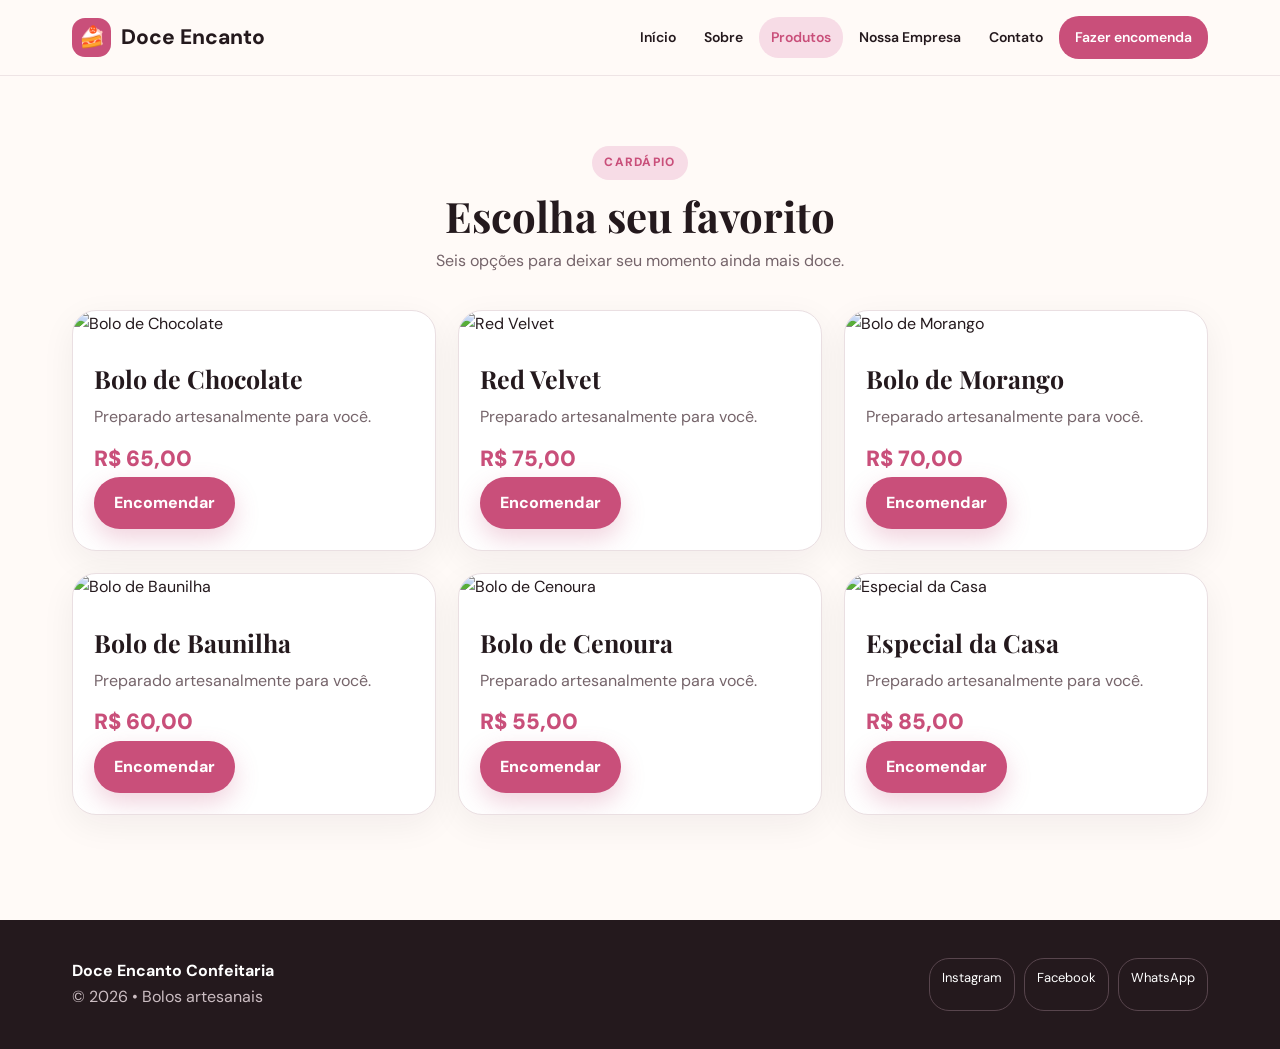
==== produtos.html @ 78dcd7a5 "Add files via upload" ====
<!doctype html><html lang="pt-BR"><head>
<meta charset="utf-8"><meta name="viewport" content="width=device-width,initial-scale=1">
<title>Bolos e preços | Doce Encanto</title><meta name="description" content="Confira o cardápio da Doce Encanto com 6 opções de bolos e preços."><meta name="robots" content="index,follow">
<link rel="canonical" href="https://www.seusite.com.br/produtos.html"><meta property="og:title" content="Bolos e preços | Doce Encanto"><meta property="og:description" content="Confira o cardápio da Doce Encanto com 6 opções de bolos e preços.">
<meta property="og:type" content="website"><link rel="stylesheet" href="style.css">
</head><body><header><div class="nav"><a class="brand" href="index.html"><span class="brand-mark">🍰</span>Doce Encanto</a><nav><a class="" href="index.html">Início</a><a class="" href="sobre.html">Sobre</a><a class="active" href="produtos.html">Produtos</a><a class="" href="empresa.html">Nossa Empresa</a><a class="" href="contato.html">Contato</a><a class="nav-cta" href="contato.html">Fazer encomenda</a></nav></div></header><main class="section"><div class="section-head"><span class="eyebrow">Cardápio</span><h2 style="margin-top:12px">Escolha seu favorito</h2><p>Seis opções para deixar seu momento ainda mais doce.</p></div><div class="cards"><article class="card"><img src="https://images.unsplash.com/photo-1578985545062-69928b1d9587?auto=format&fit=crop&w=1400&q=90" alt="Bolo de Chocolate"><div class="card-body"><h3>Bolo de Chocolate</h3><p>Preparado artesanalmente para você.</p><div class="price">R$ 65,00</div><a class="btn primary" href="contato.html">Encomendar</a></div></article><article class="card"><img src="https://images.unsplash.com/photo-1551024506-0bccd828d307?auto=format&fit=crop&w=1000&q=90" alt="Red Velvet"><div class="card-body"><h3>Red Velvet</h3><p>Preparado artesanalmente para você.</p><div class="price">R$ 75,00</div><a class="btn primary" href="contato.html">Encomendar</a></div></article><article class="card"><img src="https://images.unsplash.com/photo-1586985289688-ca3cf47d3e6?auto=format&fit=crop&w=1000&q=90" alt="Bolo de Morango"><div class="card-body"><h3>Bolo de Morango</h3><p>Preparado artesanalmente para você.</p><div class="price">R$ 70,00</div><a class="btn primary" href="contato.html">Encomendar</a></div></article><article class="card"><img src="https://images.unsplash.com/photo-1519869325930-281384150729?auto=format&fit=crop&w=1000&q=90" alt="Bolo de Baunilha"><div class="card-body"><h3>Bolo de Baunilha</h3><p>Preparado artesanalmente para você.</p><div class="price">R$ 60,00</div><a class="btn primary" href="contato.html">Encomendar</a></div></article><article class="card"><img src="https://images.unsplash.com/photo-1606890737304-57a1ca8a5b62?auto=format&fit=crop&w=1000&q=90" alt="Bolo de Cenoura"><div class="card-body"><h3>Bolo de Cenoura</h3><p>Preparado artesanalmente para você.</p><div class="price">R$ 55,00</div><a class="btn primary" href="contato.html">Encomendar</a></div></article><article class="card"><img src="https://images.unsplash.com/photo-1571115177098-24ec42ed204d?auto=format&fit=crop&w=1000&q=90" alt="Especial da Casa"><div class="card-body"><h3>Especial da Casa</h3><p>Preparado artesanalmente para você.</p><div class="price">R$ 85,00</div><a class="btn primary" href="contato.html">Encomendar</a></div></article></div></main>
<footer><div class="footer-inner"><div><strong>Doce Encanto Confeitaria</strong><p>© 2026 • Bolos artesanais</p></div><div class="social"><a href="#">Instagram</a><a href="#">Facebook</a><a href="#">WhatsApp</a></div></div></footer></body></html>
---- style.css ----
@import url('https://fonts.googleapis.com/css2?family=DM+Sans:wght@400;500;600;700&family=Playfair+Display:wght@600;700&display=swap');
:root{--bg:#fffaf7;--text:#24191d;--muted:#75646a;--pink:#c94f7a;--pink2:#f7dce6;--dark:#24191d;--white:#fff;--line:#eadfe2;--shadow:0 18px 50px rgba(36,25,29,.10)}
*{box-sizing:border-box;margin:0;padding:0}html{scroll-behavior:smooth}body{font-family:'DM Sans',Arial,sans-serif;background:var(--bg);color:var(--text);line-height:1.65}
header{position:sticky;top:0;z-index:50;background:rgba(255,250,247,.94);backdrop-filter:blur(14px);border-bottom:1px solid rgba(234,223,226,.8)}
.nav{max-width:1180px;margin:auto;padding:16px 22px;display:flex;align-items:center;justify-content:space-between;gap:20px}.brand{display:flex;align-items:center;gap:10px;text-decoration:none;color:var(--text);font-weight:800;font-size:21px}.brand-mark{width:39px;height:39px;border-radius:13px;background:var(--pink);display:grid;place-items:center;color:#fff}
nav{display:flex;gap:4px;align-items:center;flex-wrap:wrap}nav a{color:var(--text);text-decoration:none;padding:9px 12px;border-radius:20px;font-size:14px;font-weight:600}nav a:hover,nav a.active{background:var(--pink2);color:var(--pink)}
.nav-cta{background:var(--pink)!important;color:#fff!important;padding:10px 16px!important}
.hero{max-width:1180px;margin:auto;padding:72px 22px 80px;display:grid;grid-template-columns:1.02fr .98fr;gap:55px;align-items:center}.eyebrow{display:inline-flex;gap:8px;align-items:center;background:var(--pink2);color:var(--pink);padding:7px 12px;border-radius:30px;font-weight:800;font-size:12px;text-transform:uppercase;letter-spacing:1.3px}
h1,h2,h3{font-family:'Playfair Display',Georgia,serif}.hero h1{font-size:clamp(46px,6vw,78px);line-height:1.02;margin:18px 0}.hero p{font-size:19px;color:var(--muted);max-width:620px}.actions{display:flex;gap:12px;flex-wrap:wrap;margin-top:28px}.btn{display:inline-flex;align-items:center;justify-content:center;text-decoration:none;border-radius:30px;padding:13px 20px;font-weight:800}.primary{background:var(--pink);color:#fff;box-shadow:0 10px 25px rgba(201,79,122,.25)}.secondary{border:1px solid var(--line);color:var(--text);background:#fff}
.hero-photo{height:520px;width:100%;object-fit:cover;border-radius:34px;box-shadow:var(--shadow)}
.section{max-width:1180px;margin:auto;padding:70px 22px}.section-head{text-align:center;max-width:720px;margin:0 auto 35px}.section-head h2{font-size:42px;line-height:1.15}.section-head p{color:var(--muted);margin-top:8px}.cards{display:grid;grid-template-columns:repeat(3,1fr);gap:22px}.card{background:#fff;border:1px solid var(--line);border-radius:24px;overflow:hidden;box-shadow:0 10px 35px rgba(36,25,29,.06)}.card img{width:100%;height:235px;object-fit:cover}.card-body{padding:21px}.card-body h3{font-size:25px}.card-body p{color:var(--muted);margin-top:5px}.price{font-weight:900;color:var(--pink);font-size:22px;margin-top:10px}
.split{display:grid;grid-template-columns:1fr 1fr;gap:38px;align-items:center}.split img{width:100%;height:440px;object-fit:cover;border-radius:28px}.panel{background:#fff;border:1px solid var(--line);padding:34px;border-radius:28px;box-shadow:var(--shadow)}.panel h2{font-size:38px}.panel p{color:var(--muted);margin-top:12px}.checks{list-style:none;margin-top:20px;display:grid;gap:10px}.checks li:before{content:'✓';display:inline-grid;place-items:center;width:24px;height:24px;border-radius:50%;background:var(--pink2);color:var(--pink);font-weight:900;margin-right:9px}
.contact-grid{display:grid;grid-template-columns:.8fr 1.2fr;gap:25px}.contact-info{background:var(--dark);color:#fff;border-radius:28px;padding:35px}.contact-info p{color:#e6d9dd;margin-top:10px}.contact-info a{color:#fff}.form{display:grid;gap:14px}.form label{font-weight:700;font-size:14px}.form input,.form textarea,.form select{width:100%;margin-top:6px;padding:14px 15px;border:1px solid var(--line);border-radius:13px;background:#fff;font:inherit;color:var(--text)}.form textarea{min-height:145px;resize:vertical}
footer{background:var(--dark);color:#fff;margin-top:35px}.footer-inner{max-width:1180px;margin:auto;padding:38px 22px;display:flex;justify-content:space-between;gap:25px;flex-wrap:wrap}.footer-inner p{color:#cbbdc2}.social{display:flex;gap:9px}.social a{color:#fff;text-decoration:none;border:1px solid #58454d;padding:8px 12px;border-radius:20px;font-size:13px}
@media(max-width:800px){nav a:not(.nav-cta){display:none}.hero,.split,.contact-grid{grid-template-columns:1fr}.hero{padding-top:45px}.hero-photo{height:350px}.cards{grid-template-columns:1fr}.section{padding:50px 20px}.hero h1{font-size:50px}.section-head h2{font-size:34px}.split img{height:320px}}
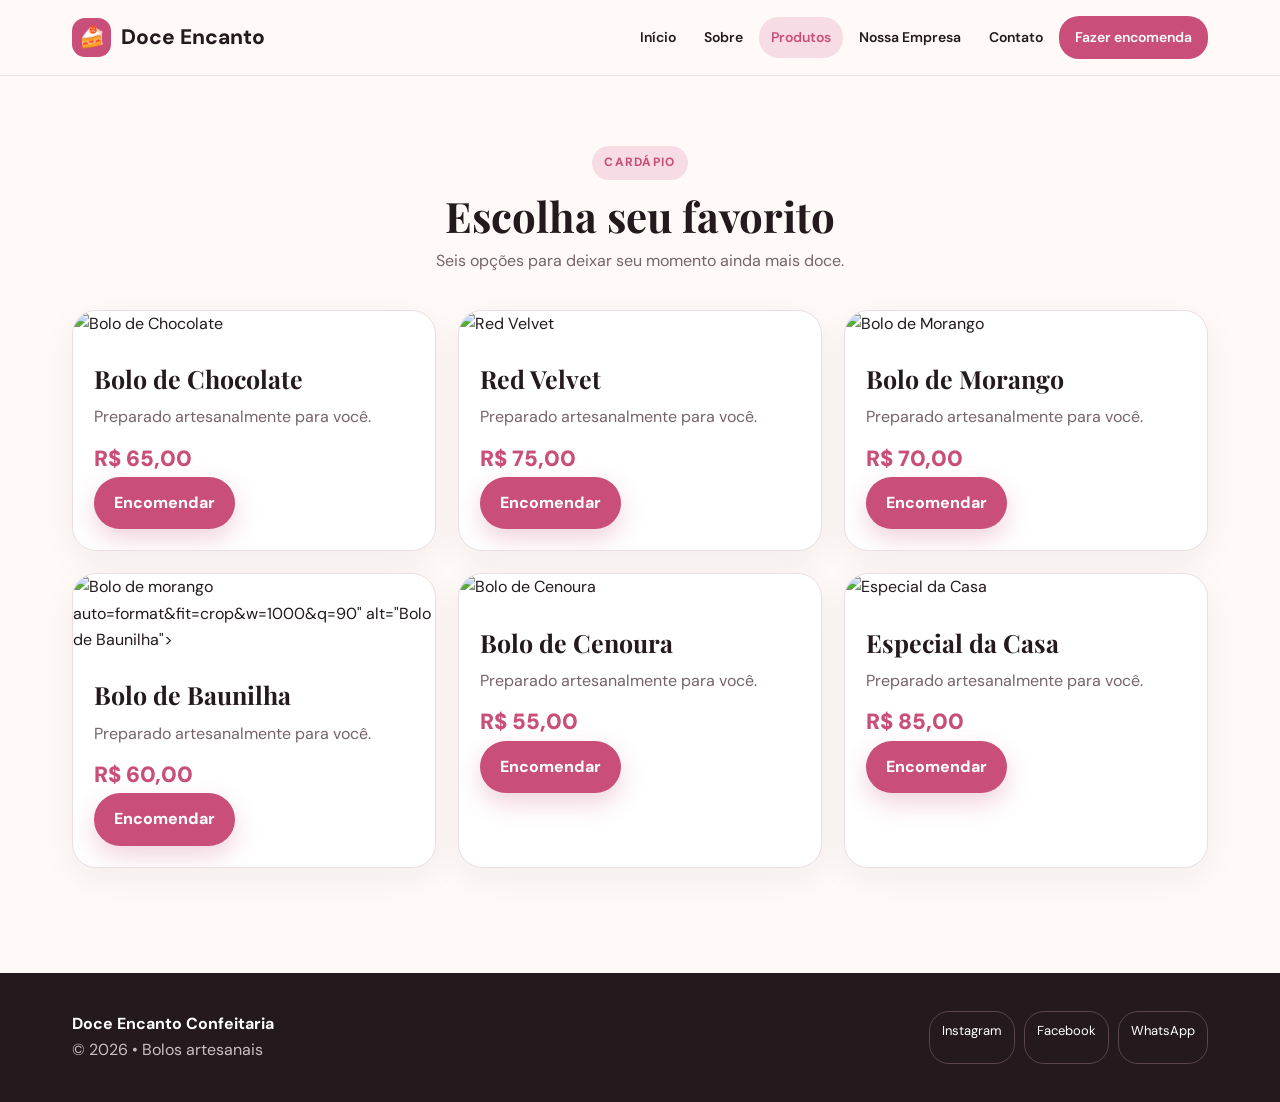
==== commit 80ec8c2a: "Update produtos.html" ====
--- a/produtos.html
+++ b/produtos.html
@@ -3,5 +3,5 @@
 <title>Bolos e preços | Doce Encanto</title><meta name="description" content="Confira o cardápio da Doce Encanto com 6 opções de bolos e preços."><meta name="robots" content="index,follow">
 <link rel="canonical" href="https://www.seusite.com.br/produtos.html"><meta property="og:title" content="Bolos e preços | Doce Encanto"><meta property="og:description" content="Confira o cardápio da Doce Encanto com 6 opções de bolos e preços.">
 <meta property="og:type" content="website"><link rel="stylesheet" href="style.css">
-</head><body><header><div class="nav"><a class="brand" href="index.html"><span class="brand-mark">🍰</span>Doce Encanto</a><nav><a class="" href="index.html">Início</a><a class="" href="sobre.html">Sobre</a><a class="active" href="produtos.html">Produtos</a><a class="" href="empresa.html">Nossa Empresa</a><a class="" href="contato.html">Contato</a><a class="nav-cta" href="contato.html">Fazer encomenda</a></nav></div></header><main class="section"><div class="section-head"><span class="eyebrow">Cardápio</span><h2 style="margin-top:12px">Escolha seu favorito</h2><p>Seis opções para deixar seu momento ainda mais doce.</p></div><div class="cards"><article class="card"><img src="https://images.unsplash.com/photo-1578985545062-69928b1d9587?auto=format&fit=crop&w=1400&q=90" alt="Bolo de Chocolate"><div class="card-body"><h3>Bolo de Chocolate</h3><p>Preparado artesanalmente para você.</p><div class="price">R$ 65,00</div><a class="btn primary" href="contato.html">Encomendar</a></div></article><article class="card"><img src="https://images.unsplash.com/photo-1551024506-0bccd828d307?auto=format&fit=crop&w=1000&q=90" alt="Red Velvet"><div class="card-body"><h3>Red Velvet</h3><p>Preparado artesanalmente para você.</p><div class="price">R$ 75,00</div><a class="btn primary" href="contato.html">Encomendar</a></div></article><article class="card"><img src="https://images.unsplash.com/photo-1586985289688-ca3cf47d3e6?auto=format&fit=crop&w=1000&q=90" alt="Bolo de Morango"><div class="card-body"><h3>Bolo de Morango</h3><p>Preparado artesanalmente para você.</p><div class="price">R$ 70,00</div><a class="btn primary" href="contato.html">Encomendar</a></div></article><article class="card"><img src="https://images.unsplash.com/photo-1519869325930-281384150729?auto=format&fit=crop&w=1000&q=90" alt="Bolo de Baunilha"><div class="card-body"><h3>Bolo de Baunilha</h3><p>Preparado artesanalmente para você.</p><div class="price">R$ 60,00</div><a class="btn primary" href="contato.html">Encomendar</a></div></article><article class="card"><img src="https://images.unsplash.com/photo-1606890737304-57a1ca8a5b62?auto=format&fit=crop&w=1000&q=90" alt="Bolo de Cenoura"><div class="card-body"><h3>Bolo de Cenoura</h3><p>Preparado artesanalmente para você.</p><div class="price">R$ 55,00</div><a class="btn primary" href="contato.html">Encomendar</a></div></article><article class="card"><img src="https://images.unsplash.com/photo-1571115177098-24ec42ed204d?auto=format&fit=crop&w=1000&q=90" alt="Especial da Casa"><div class="card-body"><h3>Especial da Casa</h3><p>Preparado artesanalmente para você.</p><div class="price">R$ 85,00</div><a class="btn primary" href="contato.html">Encomendar</a></div></article></div></main>
-<footer><div class="footer-inner"><div><strong>Doce Encanto Confeitaria</strong><p>© 2026 • Bolos artesanais</p></div><div class="social"><a href="#">Instagram</a><a href="#">Facebook</a><a href="#">WhatsApp</a></div></div></footer></body></html>+</head><body><header><div class="nav"><a class="brand" href="index.html"><span class="brand-mark">🍰</span>Doce Encanto</a><nav><a class="" href="index.html">Início</a><a class="" href="sobre.html">Sobre</a><a class="active" href="produtos.html">Produtos</a><a class="" href="empresa.html">Nossa Empresa</a><a class="" href="contato.html">Contato</a><a class="nav-cta" href="contato.html">Fazer encomenda</a></nav></div></header><main class="section"><div class="section-head"><span class="eyebrow">Cardápio</span><h2 style="margin-top:12px">Escolha seu favorito</h2><p>Seis opções para deixar seu momento ainda mais doce.</p></div><div class="cards"><article class="card"><img src="https://images.unsplash.com/photo-1578985545062-69928b1d9587?auto=format&fit=crop&w=1400&q=90" alt="Bolo de Chocolate"><div class="card-body"><h3>Bolo de Chocolate</h3><p>Preparado artesanalmente para você.</p><div class="price">R$ 65,00</div><a class="btn primary" href="contato.html">Encomendar</a></div></article><article class="card"><img src="https://images.unsplash.com/photo-1551024506-0bccd828d307?auto=format&fit=crop&w=1000&q=90" alt="Red Velvet"><div class="card-body"><h3>Red Velvet</h3><p>Preparado artesanalmente para você.</p><div class="price">R$ 75,00</div><a class="btn primary" href="contato.html">Encomendar</a></div></article><article class="card"><img src="https://images.unsplash.com/photo-1586985289688-ca3cf47d3e6?auto=format&fit=crop&w=1000&q=90" alt="Bolo de Morango"><div class="card-body"><h3>Bolo de Morango</h3><p>Preparado artesanalmente para você.</p><div class="price">R$ 70,00</div><a class="btn primary" href="contato.html">Encomendar</a></div></article><article class="card"><img src=<img src="images.jpeg" alt="Bolo de morango">    auto=format&fit=crop&w=1000&q=90" alt="Bolo de Baunilha"><div class="card-body"><h3>Bolo de Baunilha</h3><p>Preparado artesanalmente para você.</p><div class="price">R$ 60,00</div><a class="btn primary" href="contato.html">Encomendar</a></div></article><article class="card"><img src="https://images.unsplash.com/photo-1606890737304-57a1ca8a5b62?auto=format&fit=crop&w=1000&q=90" alt="Bolo de Cenoura"><div class="card-body"><h3>Bolo de Cenoura</h3><p>Preparado artesanalmente para você.</p><div class="price">R$ 55,00</div><a class="btn primary" href="contato.html">Encomendar</a></div></article><article class="card"><img src="https://images.unsplash.com/photo-1571115177098-24ec42ed204d?auto=format&fit=crop&w=1000&q=90" alt="Especial da Casa"><div class="card-body"><h3>Especial da Casa</h3><p>Preparado artesanalmente para você.</p><div class="price">R$ 85,00</div><a class="btn primary" href="contato.html">Encomendar</a></div></article></div></main>
+<footer><div class="footer-inner"><div><strong>Doce Encanto Confeitaria</strong><p>© 2026 • Bolos artesanais</p></div><div class="social"><a href="#">Instagram</a><a href="#">Facebook</a><a href="#">WhatsApp</a></div></div></footer></body></html>
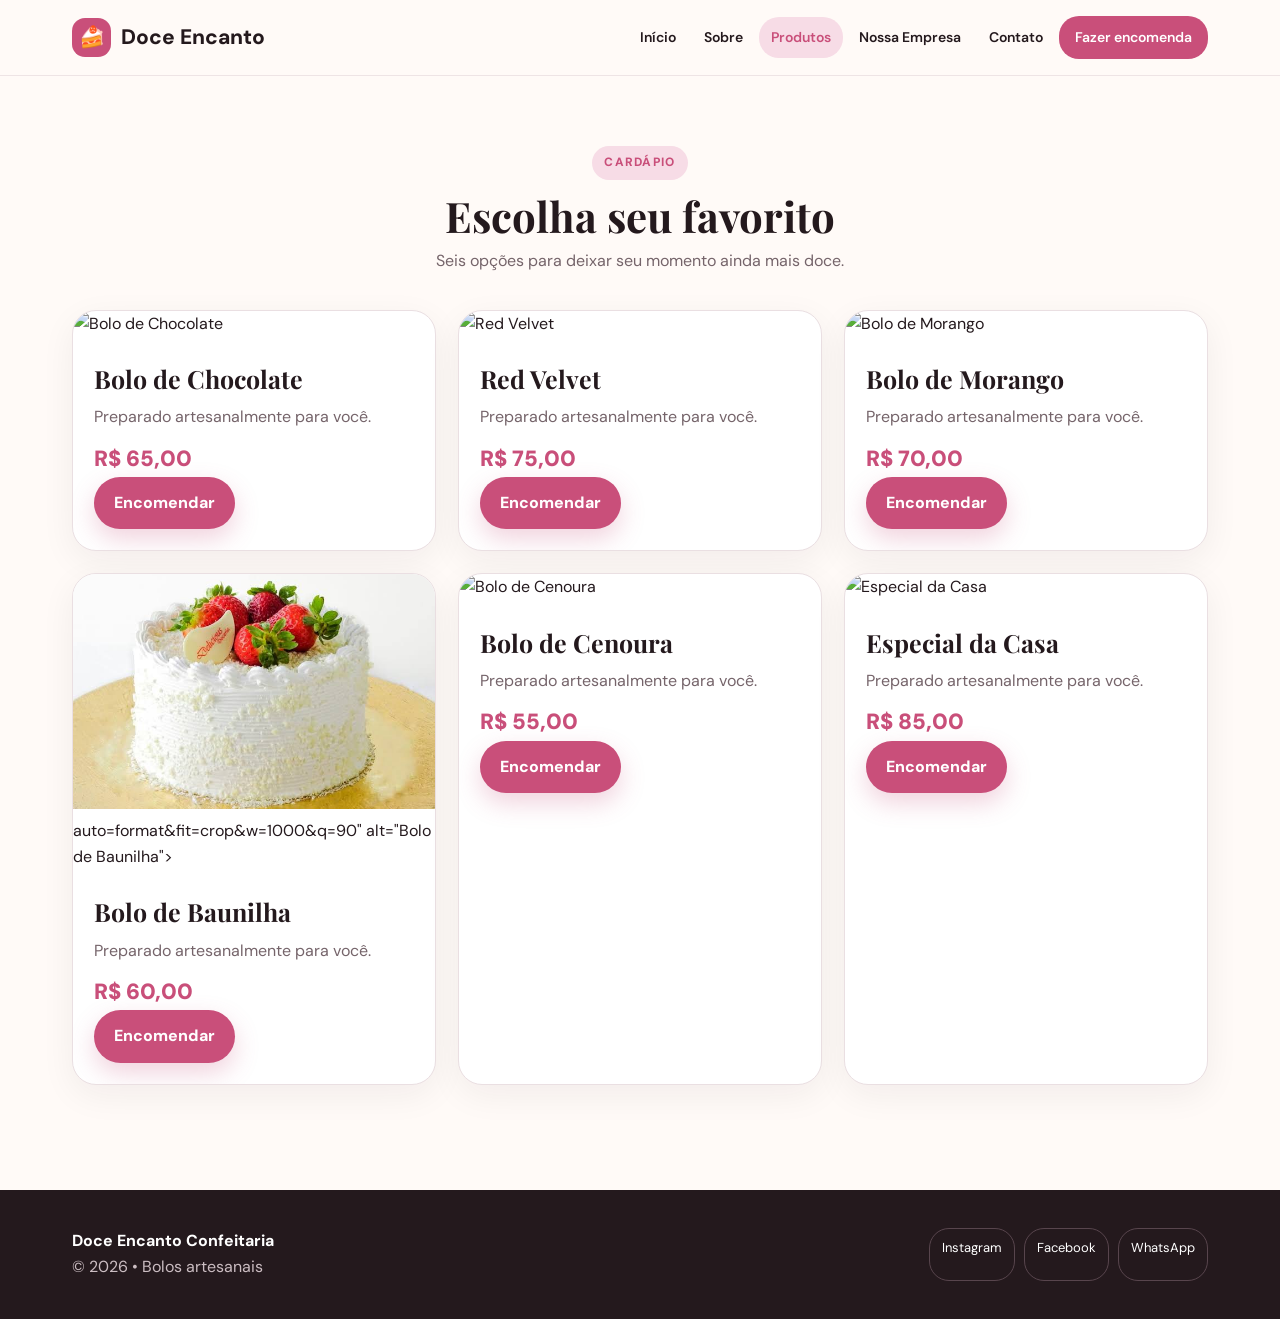
==== commit 1d1767fa: "Update produtos.html" ====
--- a/produtos.html
+++ b/produtos.html
@@ -3,5 +3,5 @@
 <title>Bolos e preços | Doce Encanto</title><meta name="description" content="Confira o cardápio da Doce Encanto com 6 opções de bolos e preços."><meta name="robots" content="index,follow">
 <link rel="canonical" href="https://www.seusite.com.br/produtos.html"><meta property="og:title" content="Bolos e preços | Doce Encanto"><meta property="og:description" content="Confira o cardápio da Doce Encanto com 6 opções de bolos e preços.">
 <meta property="og:type" content="website"><link rel="stylesheet" href="style.css">
-</head><body><header><div class="nav"><a class="brand" href="index.html"><span class="brand-mark">🍰</span>Doce Encanto</a><nav><a class="" href="index.html">Início</a><a class="" href="sobre.html">Sobre</a><a class="active" href="produtos.html">Produtos</a><a class="" href="empresa.html">Nossa Empresa</a><a class="" href="contato.html">Contato</a><a class="nav-cta" href="contato.html">Fazer encomenda</a></nav></div></header><main class="section"><div class="section-head"><span class="eyebrow">Cardápio</span><h2 style="margin-top:12px">Escolha seu favorito</h2><p>Seis opções para deixar seu momento ainda mais doce.</p></div><div class="cards"><article class="card"><img src="https://images.unsplash.com/photo-1578985545062-69928b1d9587?auto=format&fit=crop&w=1400&q=90" alt="Bolo de Chocolate"><div class="card-body"><h3>Bolo de Chocolate</h3><p>Preparado artesanalmente para você.</p><div class="price">R$ 65,00</div><a class="btn primary" href="contato.html">Encomendar</a></div></article><article class="card"><img src="https://images.unsplash.com/photo-1551024506-0bccd828d307?auto=format&fit=crop&w=1000&q=90" alt="Red Velvet"><div class="card-body"><h3>Red Velvet</h3><p>Preparado artesanalmente para você.</p><div class="price">R$ 75,00</div><a class="btn primary" href="contato.html">Encomendar</a></div></article><article class="card"><img src="https://images.unsplash.com/photo-1586985289688-ca3cf47d3e6?auto=format&fit=crop&w=1000&q=90" alt="Bolo de Morango"><div class="card-body"><h3>Bolo de Morango</h3><p>Preparado artesanalmente para você.</p><div class="price">R$ 70,00</div><a class="btn primary" href="contato.html">Encomendar</a></div></article><article class="card"><img src=<img src="images.jpeg" alt="Bolo de morango">    auto=format&fit=crop&w=1000&q=90" alt="Bolo de Baunilha"><div class="card-body"><h3>Bolo de Baunilha</h3><p>Preparado artesanalmente para você.</p><div class="price">R$ 60,00</div><a class="btn primary" href="contato.html">Encomendar</a></div></article><article class="card"><img src="https://images.unsplash.com/photo-1606890737304-57a1ca8a5b62?auto=format&fit=crop&w=1000&q=90" alt="Bolo de Cenoura"><div class="card-body"><h3>Bolo de Cenoura</h3><p>Preparado artesanalmente para você.</p><div class="price">R$ 55,00</div><a class="btn primary" href="contato.html">Encomendar</a></div></article><article class="card"><img src="https://images.unsplash.com/photo-1571115177098-24ec42ed204d?auto=format&fit=crop&w=1000&q=90" alt="Especial da Casa"><div class="card-body"><h3>Especial da Casa</h3><p>Preparado artesanalmente para você.</p><div class="price">R$ 85,00</div><a class="btn primary" href="contato.html">Encomendar</a></div></article></div></main>
+</head><body><header><div class="nav"><a class="brand" href="index.html"><span class="brand-mark">🍰</span>Doce Encanto</a><nav><a class="" href="index.html">Início</a><a class="" href="sobre.html">Sobre</a><a class="active" href="produtos.html">Produtos</a><a class="" href="empresa.html">Nossa Empresa</a><a class="" href="contato.html">Contato</a><a class="nav-cta" href="contato.html">Fazer encomenda</a></nav></div></header><main class="section"><div class="section-head"><span class="eyebrow">Cardápio</span><h2 style="margin-top:12px">Escolha seu favorito</h2><p>Seis opções para deixar seu momento ainda mais doce.</p></div><div class="cards"><article class="card"><img src="https://images.unsplash.com/photo-1578985545062-69928b1d9587?auto=format&fit=crop&w=1400&q=90" alt="Bolo de Chocolate"><div class="card-body"><h3>Bolo de Chocolate</h3><p>Preparado artesanalmente para você.</p><div class="price">R$ 65,00</div><a class="btn primary" href="contato.html">Encomendar</a></div></article><article class="card"><img src="https://images.unsplash.com/photo-1551024506-0bccd828d307?auto=format&fit=crop&w=1000&q=90" alt="Red Velvet"><div class="card-body"><h3>Red Velvet</h3><p>Preparado artesanalmente para você.</p><div class="price">R$ 75,00</div><a class="btn primary" href="contato.html">Encomendar</a></div></article><article class="card"><img src="https://images.unsplash.com/photo-1586985289688-ca3cf47d3e6?auto=format&fit=crop&w=1000&q=90" alt="Bolo de Morango"><div class="card-body"><h3>Bolo de Morango</h3><p>Preparado artesanalmente para você.</p><div class="price">R$ 70,00</div><a class="btn primary" href="contato.html">Encomendar</a></div></article><article class="card"><img src="images.jpeg" alt="Bolo de morango">    auto=format&fit=crop&w=1000&q=90" alt="Bolo de Baunilha"><div class="card-body"><h3>Bolo de Baunilha</h3><p>Preparado artesanalmente para você.</p><div class="price">R$ 60,00</div><a class="btn primary" href="contato.html">Encomendar</a></div></article><article class="card"><img src="https://images.unsplash.com/photo-1606890737304-57a1ca8a5b62?auto=format&fit=crop&w=1000&q=90" alt="Bolo de Cenoura"><div class="card-body"><h3>Bolo de Cenoura</h3><p>Preparado artesanalmente para você.</p><div class="price">R$ 55,00</div><a class="btn primary" href="contato.html">Encomendar</a></div></article><article class="card"><img src="https://images.unsplash.com/photo-1571115177098-24ec42ed204d?auto=format&fit=crop&w=1000&q=90" alt="Especial da Casa"><div class="card-body"><h3>Especial da Casa</h3><p>Preparado artesanalmente para você.</p><div class="price">R$ 85,00</div><a class="btn primary" href="contato.html">Encomendar</a></div></article></div></main>
 <footer><div class="footer-inner"><div><strong>Doce Encanto Confeitaria</strong><p>© 2026 • Bolos artesanais</p></div><div class="social"><a href="#">Instagram</a><a href="#">Facebook</a><a href="#">WhatsApp</a></div></div></footer></body></html>
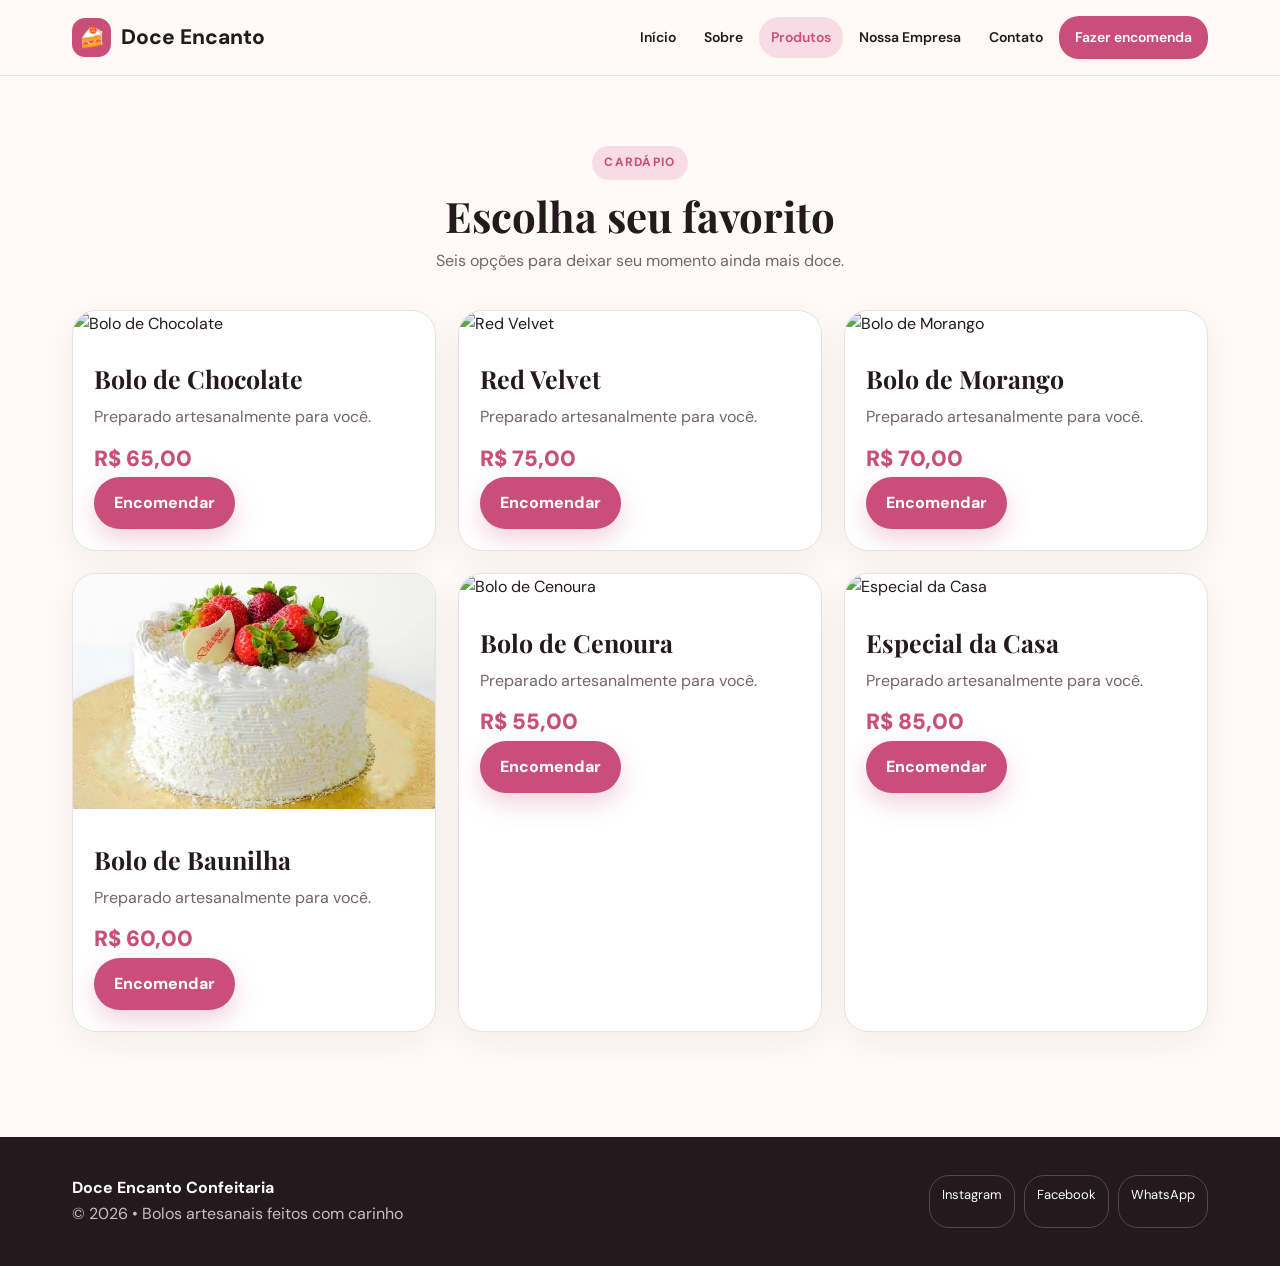
==== commit b4d453a3: "Update produtos.html" ====
--- a/produtos.html
+++ b/produtos.html
@@ -1,7 +1,141 @@
-<!doctype html><html lang="pt-BR"><head>
-<meta charset="utf-8"><meta name="viewport" content="width=device-width,initial-scale=1">
-<title>Bolos e preços | Doce Encanto</title><meta name="description" content="Confira o cardápio da Doce Encanto com 6 opções de bolos e preços."><meta name="robots" content="index,follow">
-<link rel="canonical" href="https://www.seusite.com.br/produtos.html"><meta property="og:title" content="Bolos e preços | Doce Encanto"><meta property="og:description" content="Confira o cardápio da Doce Encanto com 6 opções de bolos e preços.">
-<meta property="og:type" content="website"><link rel="stylesheet" href="style.css">
-</head><body><header><div class="nav"><a class="brand" href="index.html"><span class="brand-mark">🍰</span>Doce Encanto</a><nav><a class="" href="index.html">Início</a><a class="" href="sobre.html">Sobre</a><a class="active" href="produtos.html">Produtos</a><a class="" href="empresa.html">Nossa Empresa</a><a class="" href="contato.html">Contato</a><a class="nav-cta" href="contato.html">Fazer encomenda</a></nav></div></header><main class="section"><div class="section-head"><span class="eyebrow">Cardápio</span><h2 style="margin-top:12px">Escolha seu favorito</h2><p>Seis opções para deixar seu momento ainda mais doce.</p></div><div class="cards"><article class="card"><img src="https://images.unsplash.com/photo-1578985545062-69928b1d9587?auto=format&fit=crop&w=1400&q=90" alt="Bolo de Chocolate"><div class="card-body"><h3>Bolo de Chocolate</h3><p>Preparado artesanalmente para você.</p><div class="price">R$ 65,00</div><a class="btn primary" href="contato.html">Encomendar</a></div></article><article class="card"><img src="https://images.unsplash.com/photo-1551024506-0bccd828d307?auto=format&fit=crop&w=1000&q=90" alt="Red Velvet"><div class="card-body"><h3>Red Velvet</h3><p>Preparado artesanalmente para você.</p><div class="price">R$ 75,00</div><a class="btn primary" href="contato.html">Encomendar</a></div></article><article class="card"><img src="https://images.unsplash.com/photo-1586985289688-ca3cf47d3e6?auto=format&fit=crop&w=1000&q=90" alt="Bolo de Morango"><div class="card-body"><h3>Bolo de Morango</h3><p>Preparado artesanalmente para você.</p><div class="price">R$ 70,00</div><a class="btn primary" href="contato.html">Encomendar</a></div></article><article class="card"><img src="images.jpeg" alt="Bolo de morango">    auto=format&fit=crop&w=1000&q=90" alt="Bolo de Baunilha"><div class="card-body"><h3>Bolo de Baunilha</h3><p>Preparado artesanalmente para você.</p><div class="price">R$ 60,00</div><a class="btn primary" href="contato.html">Encomendar</a></div></article><article class="card"><img src="https://images.unsplash.com/photo-1606890737304-57a1ca8a5b62?auto=format&fit=crop&w=1000&q=90" alt="Bolo de Cenoura"><div class="card-body"><h3>Bolo de Cenoura</h3><p>Preparado artesanalmente para você.</p><div class="price">R$ 55,00</div><a class="btn primary" href="contato.html">Encomendar</a></div></article><article class="card"><img src="https://images.unsplash.com/photo-1571115177098-24ec42ed204d?auto=format&fit=crop&w=1000&q=90" alt="Especial da Casa"><div class="card-body"><h3>Especial da Casa</h3><p>Preparado artesanalmente para você.</p><div class="price">R$ 85,00</div><a class="btn primary" href="contato.html">Encomendar</a></div></article></div></main>
-<footer><div class="footer-inner"><div><strong>Doce Encanto Confeitaria</strong><p>© 2026 • Bolos artesanais</p></div><div class="social"><a href="#">Instagram</a><a href="#">Facebook</a><a href="#">WhatsApp</a></div></div></footer></body></html>
+<!doctype html>
+<html lang="pt-BR">
+<head>
+  <meta charset="utf-8">
+  <meta name="viewport" content="width=device-width,initial-scale=1">
+
+  <title>Bolos e preços | Doce Encanto</title>
+  <meta name="description" content="Confira o cardápio da Doce Encanto com 6 opções de bolos e preços.">
+  <meta name="robots" content="index,follow">
+
+  <link rel="canonical" href="https://www.seusite.com.br/produtos.html">
+  <meta property="og:title" content="Bolos e preços | Doce Encanto">
+  <meta property="og:description" content="Confira o cardápio da Doce Encanto com 6 opções de bolos e preços.">
+  <meta property="og:type" content="website">
+
+  <link rel="stylesheet" href="style.css">
+</head>
+
+<body>
+
+<header>
+  <div class="nav">
+    <a class="brand" href="index.html">
+      <span class="brand-mark">🍰</span>Doce Encanto
+    </a>
+
+    <nav>
+      <a href="index.html">Início</a>
+      <a href="sobre.html">Sobre</a>
+      <a class="active" href="produtos.html">Produtos</a>
+      <a href="empresa.html">Nossa Empresa</a>
+      <a href="contato.html">Contato</a>
+      <a class="nav-cta" href="contato.html">Fazer encomenda</a>
+    </nav>
+  </div>
+</header>
+
+<main class="section">
+
+  <div class="section-head">
+    <span class="eyebrow">Cardápio</span>
+    <h2 style="margin-top:12px">Escolha seu favorito</h2>
+    <p>Seis opções para deixar seu momento ainda mais doce.</p>
+  </div>
+
+  <div class="cards">
+
+    <!-- BOLO 1 -->
+    <article class="card">
+      <img src="https://images.unsplash.com/photo-1578985545062-69928b1d9587?auto=format&fit=crop&w=1400&q=90" alt="Bolo de Chocolate">
+
+      <div class="card-body">
+        <h3>Bolo de Chocolate</h3>
+        <p>Preparado artesanalmente para você.</p>
+        <div class="price">R$ 65,00</div>
+        <a class="btn primary" href="contato.html">Encomendar</a>
+      </div>
+    </article>
+
+    <!-- BOLO 2 -->
+    <article class="card">
+      <img src="https://images.unsplash.com/photo-1551024506-0bccd828d307?auto=format&fit=crop&w=1000&q=90" alt="Red Velvet">
+
+      <div class="card-body">
+        <h3>Red Velvet</h3>
+        <p>Preparado artesanalmente para você.</p>
+        <div class="price">R$ 75,00</div>
+        <a class="btn primary" href="contato.html">Encomendar</a>
+      </div>
+    </article>
+
+    <!-- BOLO 3 -->
+    <article class="card">
+      <img src="https://images.unsplash.com/photo-1586985289688-ca3cf47d3e6?auto=format&fit=crop&w=1000&q=90" alt="Bolo de Morango">
+
+      <div class="card-body">
+        <h3>Bolo de Morango</h3>
+        <p>Preparado artesanalmente para você.</p>
+        <div class="price">R$ 70,00</div>
+        <a class="btn primary" href="contato.html">Encomendar</a>
+      </div>
+    </article>
+
+    <!-- BOLO 4 - SUA FOTO -->
+    <article class="card">
+      <img src="images.jpeg" alt="Bolo de Baunilha">
+
+      <div class="card-body">
+        <h3>Bolo de Baunilha</h3>
+        <p>Preparado artesanalmente para você.</p>
+        <div class="price">R$ 60,00</div>
+        <a class="btn primary" href="contato.html">Encomendar</a>
+      </div>
+    </article>
+
+    <!-- BOLO 5 -->
+    <article class="card">
+      <img src="https://images.unsplash.com/photo-1606890737304-57a1ca8a5b62?auto=format&fit=crop&w=1000&q=90" alt="Bolo de Cenoura">
+
+      <div class="card-body">
+        <h3>Bolo de Cenoura</h3>
+        <p>Preparado artesanalmente para você.</p>
+        <div class="price">R$ 55,00</div>
+        <a class="btn primary" href="contato.html">Encomendar</a>
+      </div>
+    </article>
+
+    <!-- BOLO 6 -->
+    <article class="card">
+      <img src="https://images.unsplash.com/photo-1571115177098-24ec42ed204d?auto=format&fit=crop&w=1000&q=90" alt="Especial da Casa">
+
+      <div class="card-body">
+        <h3>Especial da Casa</h3>
+        <p>Preparado artesanalmente para você.</p>
+        <div class="price">R$ 85,00</div>
+        <a class="btn primary" href="contato.html">Encomendar</a>
+      </div>
+    </article>
+
+  </div>
+</main>
+
+<footer>
+  <div class="footer-inner">
+
+    <div>
+      <strong>Doce Encanto Confeitaria</strong>
+      <p>© 2026 • Bolos artesanais feitos com carinho</p>
+    </div>
+
+    <div class="social">
+      <a href="#">Instagram</a>
+      <a href="#">Facebook</a>
+      <a href="#">WhatsApp</a>
+    </div>
+
+  </div>
+</footer>
+
+</body>
+      </html>
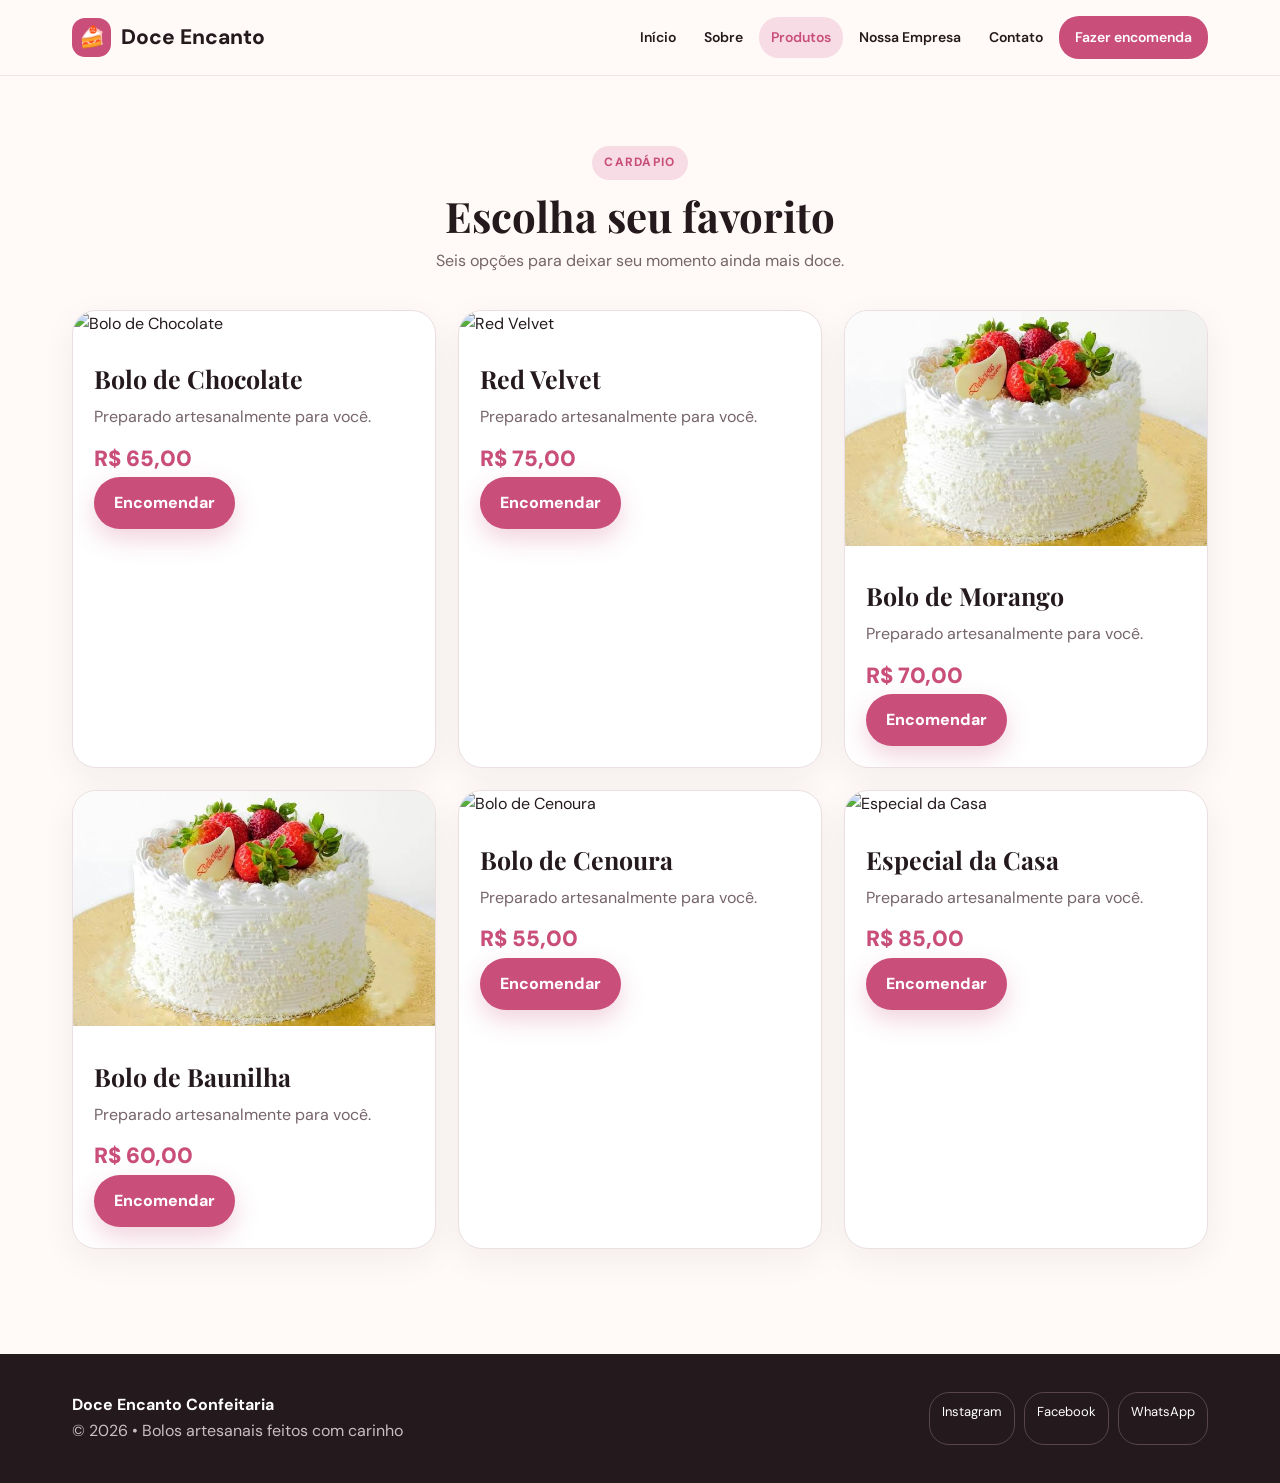
==== commit 8cb7a738: "Update produtos.html" ====
--- a/produtos.html
+++ b/produtos.html
@@ -71,7 +71,7 @@
 
     <!-- BOLO 3 -->
     <article class="card">
-      <img src="https://images.unsplash.com/photo-1586985289688-ca3cf47d3e6?auto=format&fit=crop&w=1000&q=90" alt="Bolo de Morango">
+      <img src="images.jpeg" alt="Bolo de Morango">
 
       <div class="card-body">
         <h3>Bolo de Morango</h3>
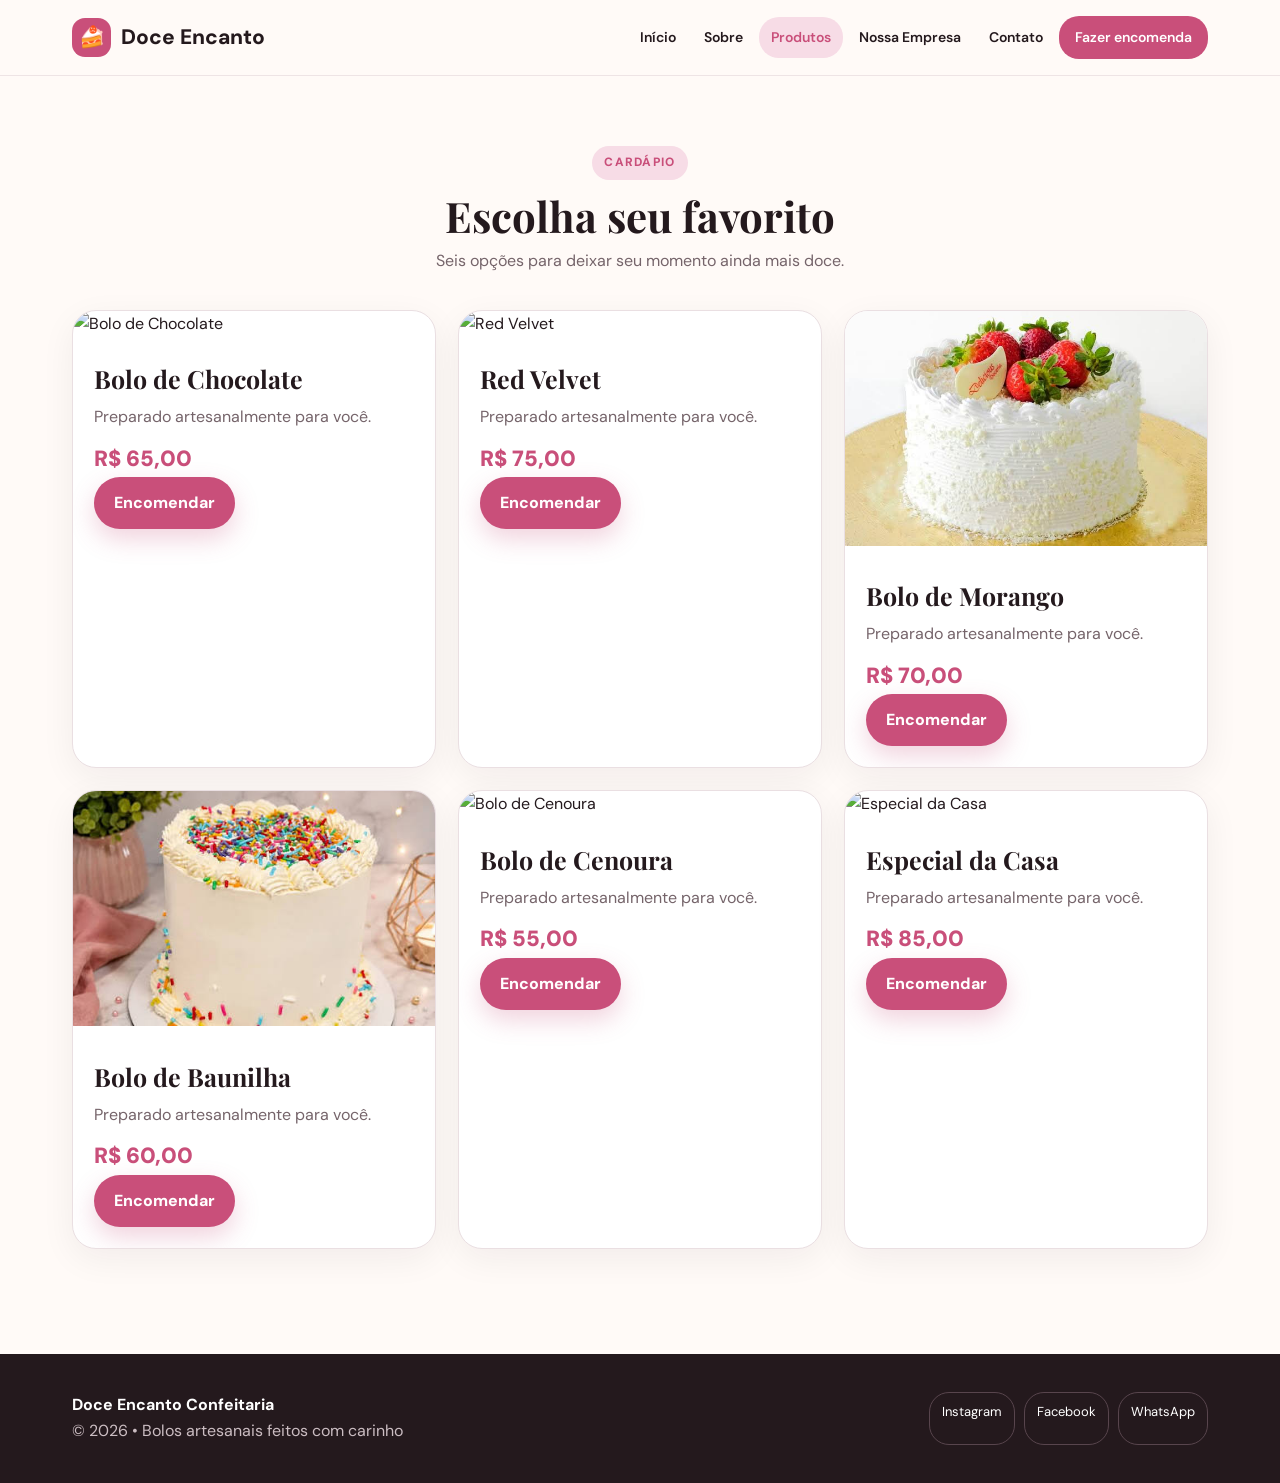
==== commit 0281677c: "Update produtos.html" ====
--- a/produtos.html
+++ b/produtos.html
@@ -83,7 +83,7 @@
 
     <!-- BOLO 4 - SUA FOTO -->
     <article class="card">
-      <img src="images.jpeg" alt="Bolo de Baunilha">
+      <img src="IMG_4a3f42e2-7ed5-49f6-9c96-96fac4fe9be1.jpg" alt alt="Bolo de Baunilha">
 
       <div class="card-body">
         <h3>Bolo de Baunilha</h3>
